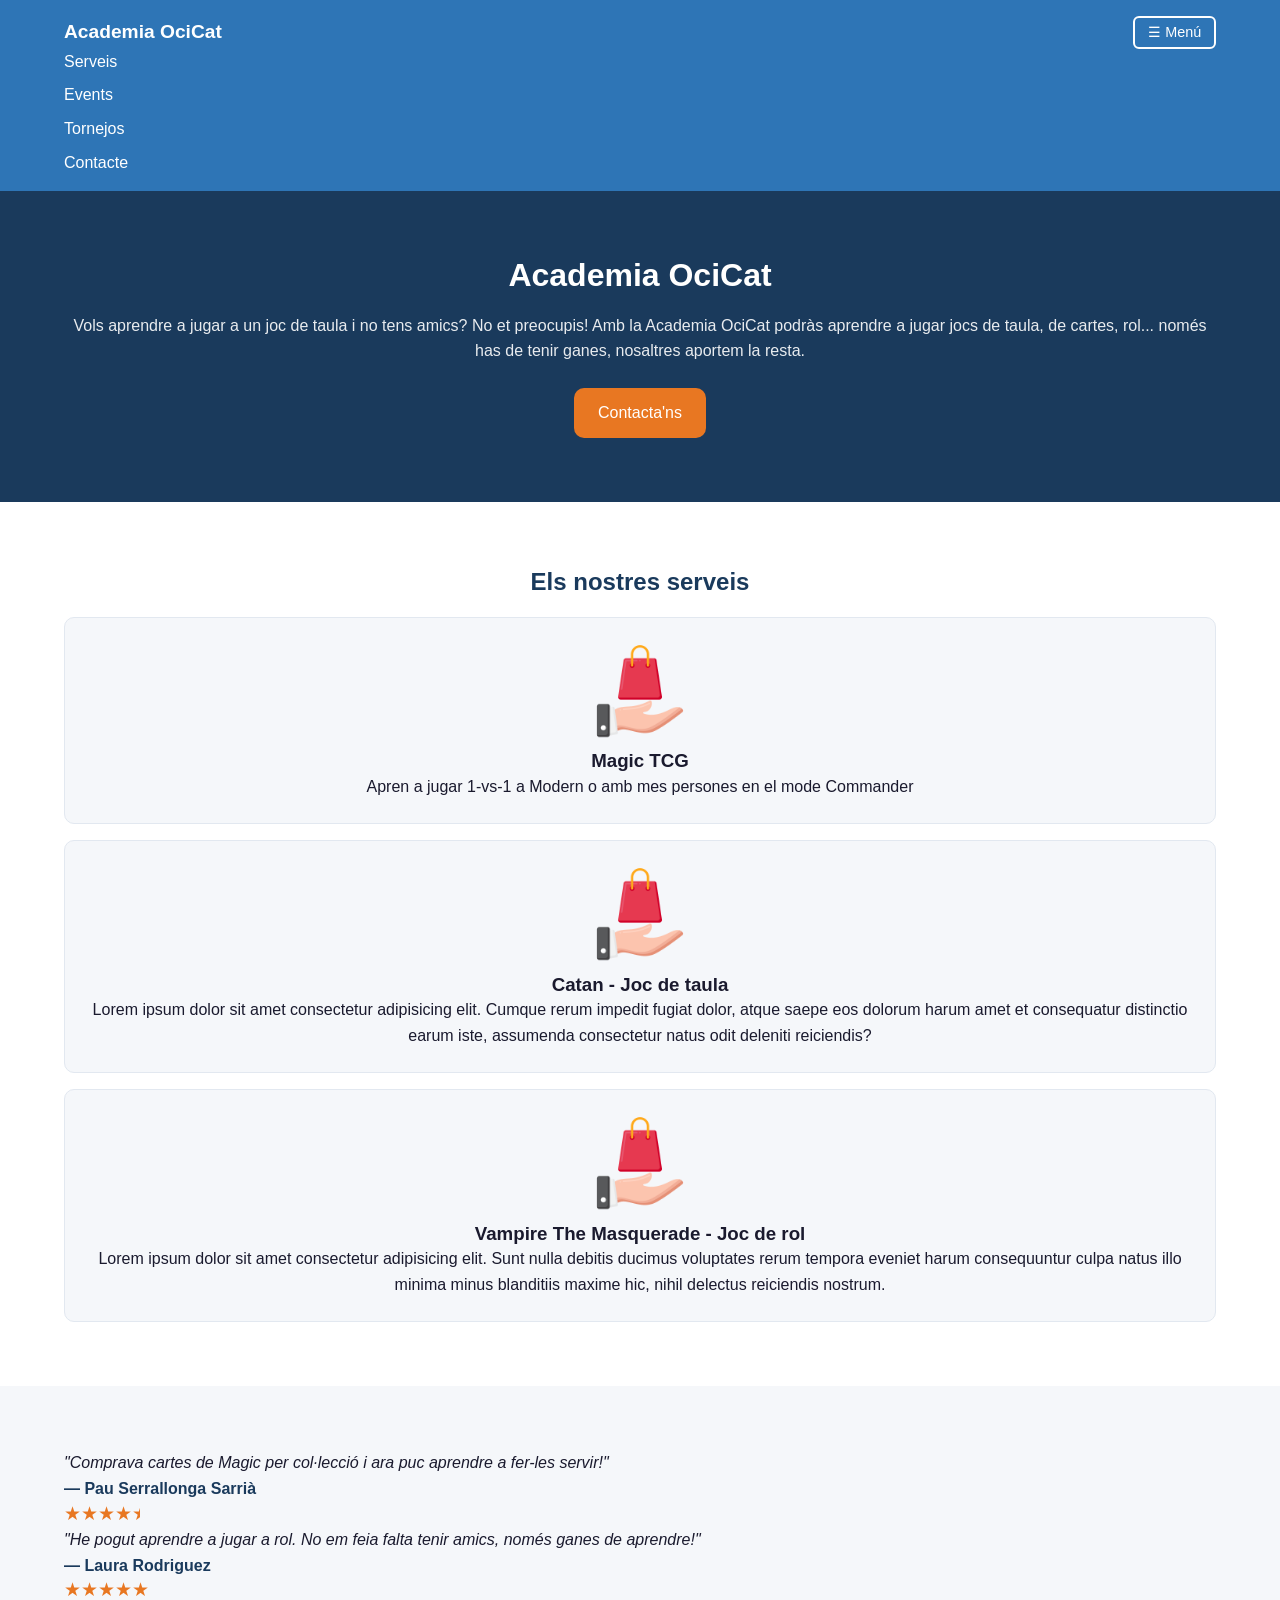
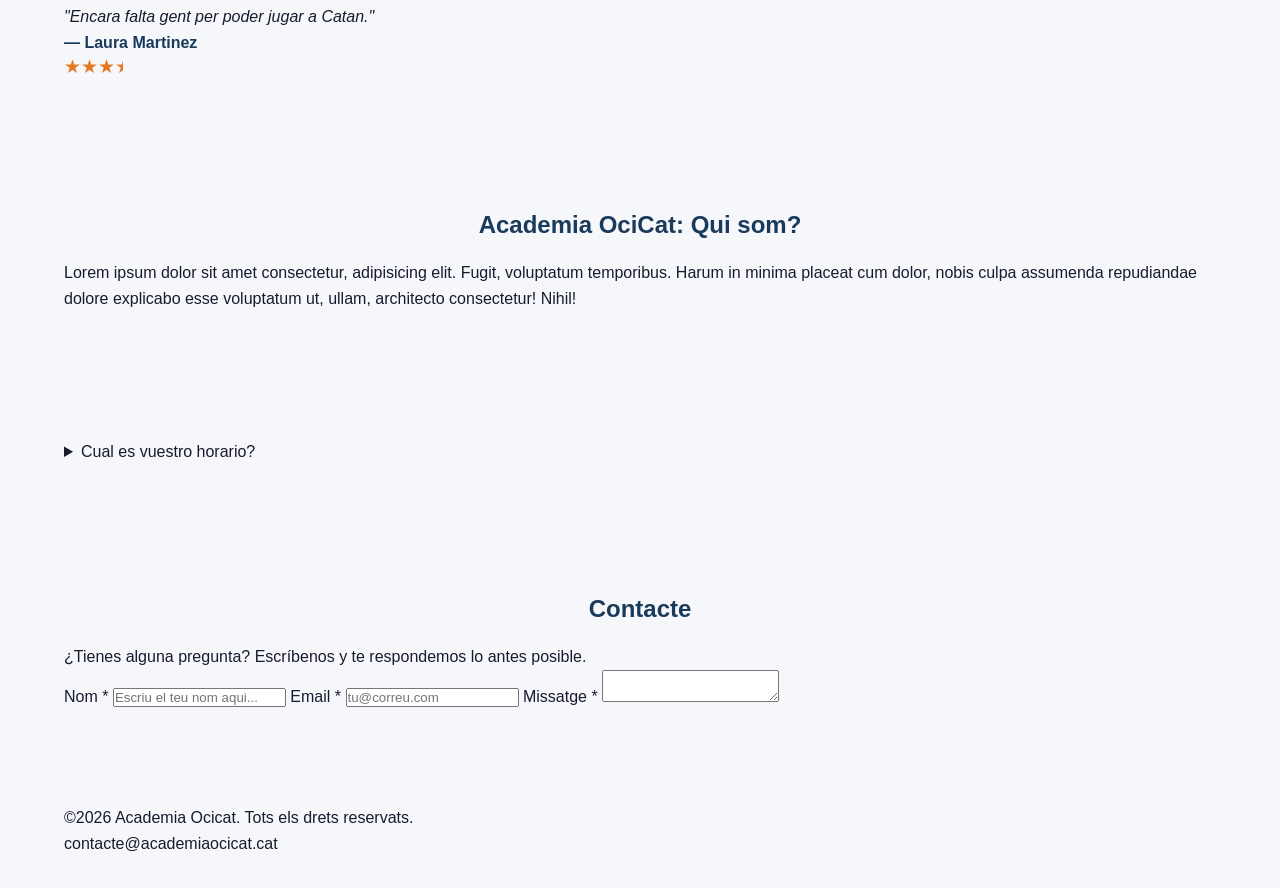
==== index.html @ 971bc435 "first commit" ====
<!-- Nombres y apellidos: Noelia Castillo Rodriguez -->
<!DOCTYPE html>
<html lang="es">
<head>
  <meta charset="UTF-8">
  <meta name="viewport" content="width=device-width, initial-scale=1.0">

  <!-- PASO 1: Cambia el título por el nombre de tu negocio -->
  <title>Academia OciCat</title>

  <!-- Enlace a la hoja de estilos -->
  <link rel="stylesheet" href="css/estilos.css">
</head>
<body>

  <!-- ============================================================
       CABECERA
       Contiene el nombre del negocio y el menú de navegación.
       ============================================================ -->
  <header>

    <!-- PASO 2: Cambia este texto por el nombre de tu negocio -->
    <div class="logo">Academia OciCat</div>

    <!-- Botón de menú para móvil (solo visible en pantallas pequeñas) -->
    <button class="menu-toggle" id="menu-toggle">☰ Menú</button>

    <!-- PASO 3: Puedes cambiar los textos de los enlaces si quieres -->
    <nav id="navegacion">
      <a href="#servicios" title="Anar cap la llista de serveis">Serveis</a>
      <a href="" title="Anar a la llista de events">Events</a>
      <a href="" title="Anar a la llista de tornejos">Tornejos</a>
      <a href="" title="Anar al formulari de contacte">Contacte</a>
      <!-- otros enlaces -->
    </nav>

  </header>
  <main>

  <!-- ============================================================
       SECCIÓN HERO (BIENVENIDA)
       La primera sección que ve el usuario al entrar.
       ============================================================ -->
  <section id="hero">

    <!-- PASO 4: Cambia el título y la frase de bienvenida -->
    <h1>Academia OciCat</h1>
    <p>Vols aprendre a jugar a un joc de taula i no tens amics? No et preocupis! Amb la Academia OciCat podràs aprendre a jugar jocs de taula, de cartes, rol... només has de tenir ganes, nosaltres aportem la resta.</p>

    <!-- Botón que lleva al formulario de contacto -->
    <a href="#contacto" class="boton">Contacta'ns</a>

  </section>


  <!-- ============================================================
       SECCIÓN SERVICIOS / PRODUCTOS
       Tres tarjetas con lo que ofrece tu negocio.
       ============================================================ -->
  <section id="servicios">

    <h2>Els nostres serveis</h2>

    <div class="tarjetas">

      <!-- PASO 5: Cambia el emoji, título y descripción de cada tarjeta -->
      <div class="tarjeta">
        <div class="tarjeta-icono"><img src="images/producto.png" alt="Producto 1"></div>
        <h3>Magic TCG</h3>
        <p>Apren a jugar 1-vs-1 a Modern o amb mes persones en el mode Commander</p>
      </div>
      <div class="tarjeta">
        <div class="tarjeta-icono"><img src="images/producto.png" alt="Producto 1"></div>
        <h3>Catan - Joc de taula</h3>
        <p>Lorem ipsum dolor sit amet consectetur adipisicing elit. Cumque rerum impedit fugiat dolor, atque saepe eos dolorum harum amet et consequatur distinctio earum iste, assumenda consectetur natus odit deleniti reiciendis?</p>
      </div>
      <div class="tarjeta">
        <div class="tarjeta-icono"><img src="images/producto.png" alt="Producto 1"></div>
        <h3>Vampire The Masquerade - Joc de rol</h3>
        <p>Lorem ipsum dolor sit amet consectetur adipisicing elit. Sunt nulla debitis ducimus voluptates rerum tempora eveniet harum consequuntur culpa natus illo minima minus blanditiis maxime hic, nihil delectus reiciendis nostrum.</p>
      </div>      

      <!-- Duplica aquí con los otros servicios / productos -->

    </div>

  </section>

  <!-- ============================================================
       [EXTRA] SECCIÓN TESTIMONIOS
       ============================================================ -->


  <section section id="testimonios">
    <div class="testimonio">
      <p class="testimonio-texto">"Comprava cartes de Magic per col·lecció i ara puc aprendre a fer-les servir!"</p>
      <p class="testimonio-autor">— Pau Serrallonga Sarrià</p>
      <p class="testimonio-estrellas" style="--puntuacion: 4.5;"></p>
    </div>
    <div class="testimonio">
      <p class="testimonio-texto">"He pogut aprendre a jugar a rol. No em feia falta tenir amics, només ganes de aprendre!"</p>
      <p class="testimonio-autor">— Laura Rodriguez</p>
      <p class="testimonio-estrellas" style="--puntuacion: 5;"></p>
    </div>
    <div class="testimonio">
      <p class="testimonio-texto">"Encara falta gent per poder jugar a Catan."</p>
      <p class="testimonio-autor">— Laura Martinez</p>
      <p class="testimonio-estrellas" style="--puntuacion: 3.5;"></p>
    </div>

  </section>

  <!-- ============================================================
       SECCIÓN SOBRE NOSOTROS
       Un párrafo presentando el negocio.
       ============================================================ -->
  <section id="nosotros">

    <h2>Academia OciCat: Qui som?</h2>

    <!-- PASO 6: Escribe aquí una descripción de tu negocio imaginario -->
    <p>Lorem ipsum dolor sit amet consectetur, adipisicing elit. Fugit, voluptatum temporibus. Harum in minima placeat cum dolor, nobis culpa assumenda repudiandae dolore explicabo esse voluptatum ut, ullam, architecto consectetur! Nihil!</p>
  </section>

  <!-- ============================================================
       [EXTRA] SECCIÓN FAQ
       ============================================================ -->
  <section>
    <details>
      <summary>Cual es vuestro horario?</summary>
        <p>Abrimos de lunes a sabado, de 9:00 a 20:00.</p>
    </details>
  </section>
  <!-- ============================================================
       SECCIÓN CONTACTO
       Formulario con nombre, email y mensaje.
       ============================================================ -->
  <section id="contacto">

    <h2>Contacte</h2>
    <p>¿Tienes alguna pregunta? Escríbenos y te respondemos lo antes posible.</p>

    <!-- Formulario de contacto -->
    <form id="formulario-contacto" action="" method="post">
      <label for="nombre">Nom *</label>
      <input id="nombre" type="text" name="nombre" placeholder="Escriu el teu nom aqui..." required>
      
      <label for="email">Email *</label>
      <input id="email" type="email" name="email" placeholder="tu@correu.com" required>
      
      <label for="mensaje">Missatge *</label>
      <textarea id="mensaje" name="mensaje" placeholder="Escriu el teu missatge aqui..." required> </textarea>
    </form>

    <!-- PASO 7: Este div mostrará el mensaje de confirmación con JavaScript -->
    <!-- No borres este div, aunque ahora esté vacío -->
    <div id="confirmacion"></div>

  </section>
  </main>


  <!-- ============================================================
       PIE DE PÁGINA
       ============================================================ -->
  <footer>

    <!-- PASO 8: Cambia el nombre del negocio -->
    <p>&copy;2026 Academia Ocicat. Tots els drets reservats.</p>
    <p><a href="mailto:contacte@academiaocicat.cat"></a>contacte@academiaocicat.cat</p>

  </footer>


  <!-- Enlace al archivo JavaScript (siempre antes de cerrar </body ) -->

</body>
</html>
---- css/estilos.css ----
/* Nombres y apellidos: Noelia Castillo Rodriguez */
/* ============================================================
   ESTILOS DEL PROYECTO FINAL — Enfoque MOBILE-FIRST
   Formación en Maquetación Web 2026

   En este archivo escribimos primero el CSS para móvil
   (sin media query, es el comportamiento por defecto) y
   luego usamos media queries con min-width para añadir o
   ajustar estilos a medida que la pantalla crece.
   ============================================================ */

/* ============================================================
   ESTILOS BASE (MÓVIL) - Es nuestro punto de partida
   TABLETA Y SUPERIOR - 768px o más
   ESCRITORIO - 1024px o más
   ============================================================ */


/* ── PASO 1: Cambia estos colores por los de tu negocio ────── */
:root {
  --color-primario:    #2E75B6;
  --color-secundario:  #1A3A5C;
  --color-acento:      #E87722;
  --color-fondo:       #F5F7FA;
  --color-texto:       #1A1A2E;
  --color-texto-suave: #5A6A7A;
  --color-blanco:      #FFFFFF;
  --radio-borde:       10px;
}

/* ============================================================
    Cabecera - color fondo - --color-primario
    Sección Hero - color fondo - --color-secundario
    Sección Servicios - color fondo - --color-blanco
    Sección Sobre Nosotros - color fondo - --color-fondo
    Sección Contacto - color fondo - --color-blanco
    Footer - color fondo - --color-secundario
    Tarjeta - color fondo - --color-fondo
    Botón - color fondo - --color-acento
    Botón - color texto - --color-blanco
    Botón - color hover - --color-primario
   ============================================================ */


/* ── RESET BÁSICO ────────────────────────────────────────────── */
*, *::before, *::after {
  box-sizing: border-box;
  margin: 0;
  padding: 0;
}

body {
  font-family: Arial, sans-serif;
  font-size: 1rem;
  line-height: 1.6;
  color: var(--color-texto);
  background-color: var(--color-fondo);
}

h1, h2, h3 {
  line-height: 1.3;
}

section {
  padding: 2.5rem 5%;
}

@media (min-width: 768px) { /* Estilos - Tableta y superior */
  section {
    padding: 4rem 5%;
  }
}

/* Añade nuevos estilos para la sección h2 y botón */
section h2 {
  font-size: 1.5rem;
  color: var(--color-secundario);
  margin-bottom: 1.25rem;
  text-align: center;
}

.boton {
  display: inline-block;
  padding: 0.75rem 1.5rem;
  background-color: var(--color-acento);
  color: var(--color-blanco);
  text-decoration: none;
  border-radius: var(--radio-borde);
  transition: background-color 0.3s ease;
}

.boton:hover {
  background-color: var(--color-primario);
}

.boton:focus,
.boton:focus-visible {
  outline: 3px solid var(--color-acento);
  outline-offset: 3px;
}

@media (prefers-reduced-motion: reduce) {
  .boton {
    transition: none;
  }
}
/* ── CABECERA (recuerda versión móvil: en columna) ────────────────────── */
header {
  display: flex;
  flex-wrap: wrap;
  justify-content: space-between;
  align-items: center;
  background-color: var(--color-primario);
  color: var(--color-blanco);
  padding: 1rem 5%;
  position: sticky;
  top: 0;
  z-index: 1000;
}

.logo {
  color: var(--color-blanco);
  font-size: 1.2rem;
  font-weight: bold;
}

.menu-toggle {
  display: block;
  color: var(--color-blanco);
  font-size: 0.9rem;
  border: 2px solid var(--color-blanco);
  padding: 0.4rem 0.8rem;
  border-radius: 6px;
  background: none;
  cursor: pointer;
}

nav {
 /* display: none; */
 display: flex;
 flex-direction: column;
 gap: 0.5rem;
 width: 100%;
}

nav a {
  color: var(--color-blanco);
  text-decoration: none;
}

nav a:hover {
  text-decoration: underline;
}

/* ── SECCIÓN HERO ────────────────────────────── */
#hero {
  background-color: var(--color-secundario);
  color: var(--color-blanco);
  text-align: center;
  padding: 4rem 5%;
}

#hero h1 {
  font-size: 2rem;
  margin-bottom: 1rem;
}

#hero p {
  font-size: 1rem;
  margin: 0 auto 1.5rem;
  opacity: 0.9;
}

/* ── SECCIÓN SERVICIOS (versión móvil: una columna) ──────────── */
#servicios {
  background-color: var(--color-blanco);
  text-align: center;
  padding: 4rem 5%;
}

.tarjetas {
  display: flex;
  flex-direction: column;
  gap: 1rem;
  background-color: var(--color-blanco);
}

.tarjeta {
  background-color: var(--color-fondo);
  border: 1px solid #E2E8F0;
  border-radius: var(--radio-borde);
  padding: 1.5rem;
  text-align: center;
  transition: transform 0.25s ease, box-shadow 0.25s ease;
}

.tarjeta img {
  width: 100px;
  height: 100px;
}

.tarjeta:hover {
transform: translateY(-6px);
box-shadow: 0 8px 16px rgba(0, 0, 0, 0.08);
}

@media (prefers-reduced-motion: reduce) {
.tarjeta { transition: none; }
.tarjeta:hover { transform: none; }
}

/* -->PARTE EXTRA: TESTIMONIOS CON PUNTUAJE CON ESTRELLAS. 
No he averiguado como poner borde a las estrellas<-- */
.testimonios-grid {
  display: grid;
  grid-template-columns: repeat(auto-fit, minmax(220px, 1fr));
  gap: 1.5rem;
}

.testimonio-texto {
  font-style: italic;
}

.testimonio-autor {
  color: var(--color-secundario);
  font-style: normal;
  font-weight: bold;
}

.testimonio-estrellas {
  --total-estrellas: 5;
  --porcentaje: calc((var(--puntuacion) / var(--total-estrellas)) * 100%);
  display: inline-block;
  font-family: sans-serif;
  font-size: 19px;
  line-height: 1;
}

.testimonio-estrellas::before {
  content: '★★★★★';
  background: linear-gradient(90deg, #E87722 var(--porcentaje), #F5F7FA var(--porcentaje));
  -webkit-background-clip: text;
  -webkit-text-fill-color: transparent;
}

/* ── SECCIÓN SOBRE NOSOTROS ──────────────────────────────────── */
#nosotros {
  /* Estilos para nosotros */
}

/* -->PARTE EXTRA: FAQS <-- */


/* ── SECCIÓN CONTACTO ────────────────────────── */
#contacto {
  /* Estilos para contacto */
}

/* ── FOOTER ──────────────────────────────────────────────────── */
footer {
  /* Estilos para footer */
  padding: 2rem 5%;
}
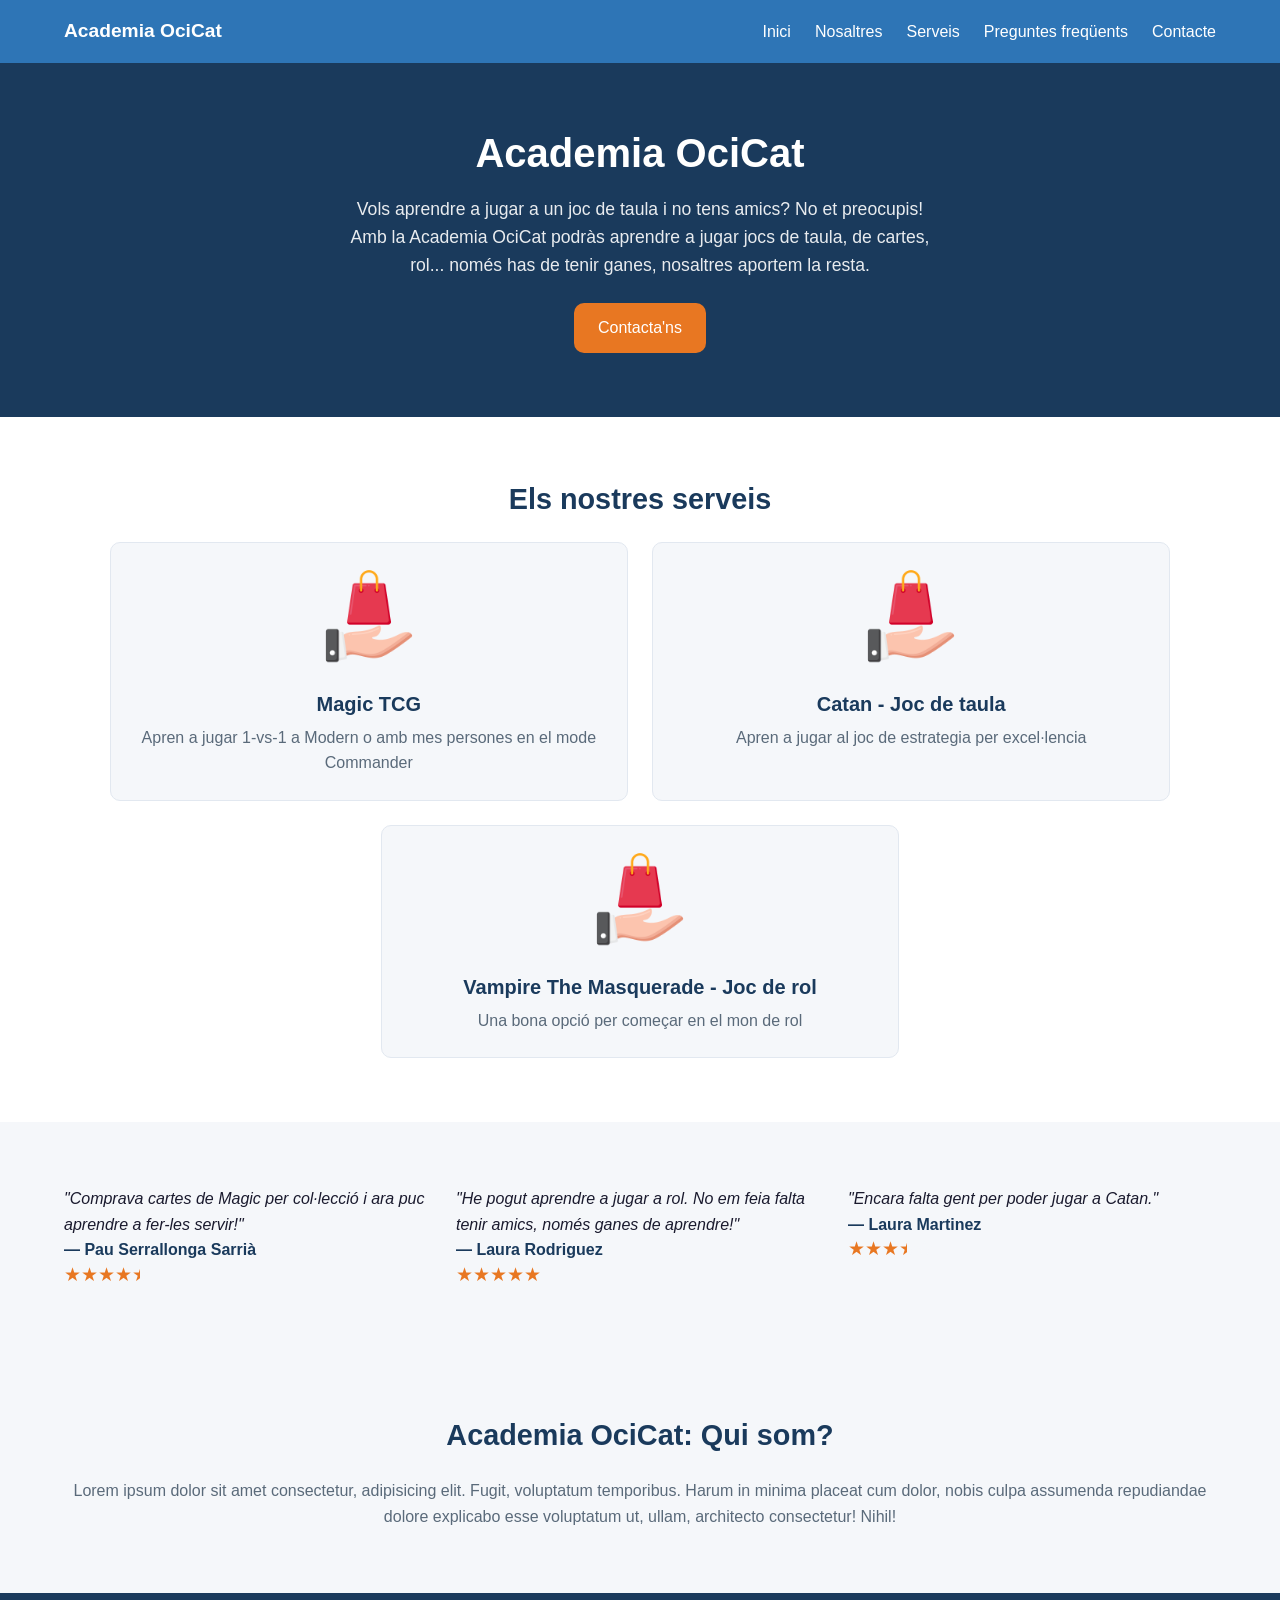
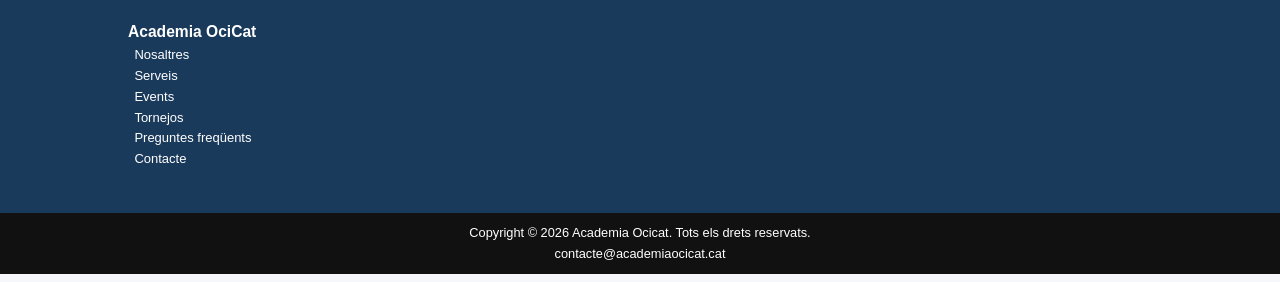
==== commit 6a3b8b76: "error etiqueta footer" ====
--- a/index.html
+++ b/index.html
@@ -27,152 +27,132 @@
 
     <!-- PASO 3: Puedes cambiar los textos de los enlaces si quieres -->
     <nav id="navegacion">
-      <a href="#servicios" title="Anar cap la llista de serveis">Serveis</a>
-      <a href="" title="Anar a la llista de events">Events</a>
-      <a href="" title="Anar a la llista de tornejos">Tornejos</a>
-      <a href="" title="Anar al formulari de contacte">Contacte</a>
+      <a href="index.html" title="Anar a la pàgina de inici">Inici</a>
+      <a href="#nosotros" title="Coneixer mes sobre nosaltres">Nosaltres</a>
+      <a href="servicios.html" title="Anar cap la llista de serveis">Serveis</a>
+      <a href="faqs.html" title="Anar a la llista de preguntes freqüents">Preguntes freqüents</a>
+      <a href="contacto.html" title="Anar al formulari de contacte">Contacte</a>
       <!-- otros enlaces -->
     </nav>
+  </header>
 
-  </header>
   <main>
-
-  <!-- ============================================================
+    
+    <!-- ============================================================
        SECCIÓN HERO (BIENVENIDA)
        La primera sección que ve el usuario al entrar.
        ============================================================ -->
-  <section id="hero">
+    <section id="hero">
 
-    <!-- PASO 4: Cambia el título y la frase de bienvenida -->
-    <h1>Academia OciCat</h1>
-    <p>Vols aprendre a jugar a un joc de taula i no tens amics? No et preocupis! Amb la Academia OciCat podràs aprendre a jugar jocs de taula, de cartes, rol... només has de tenir ganes, nosaltres aportem la resta.</p>
+      <!-- PASO 4: Cambia el título y la frase de bienvenida -->
+      <h1>Academia OciCat</h1>
+      <p>Vols aprendre a jugar a un joc de taula i no tens amics? No et preocupis! Amb la Academia OciCat podràs aprendre a jugar jocs de taula, de cartes, rol... només has de tenir ganes, nosaltres aportem la resta.</p>
 
-    <!-- Botón que lleva al formulario de contacto -->
-    <a href="#contacto" class="boton">Contacta'ns</a>
+      <!-- Botón que lleva al formulario de contacto -->
+      <a href="#contacto" class="boton">Contacta'ns</a>
 
-  </section>
+    </section>
 
 
-  <!-- ============================================================
+    <!-- ============================================================
        SECCIÓN SERVICIOS / PRODUCTOS
        Tres tarjetas con lo que ofrece tu negocio.
        ============================================================ -->
-  <section id="servicios">
+    <section id="servicios">
 
-    <h2>Els nostres serveis</h2>
+      <h2>Els nostres serveis</h2>
 
-    <div class="tarjetas">
+      <div class="tarjetas">
 
-      <!-- PASO 5: Cambia el emoji, título y descripción de cada tarjeta -->
-      <div class="tarjeta">
-        <div class="tarjeta-icono"><img src="images/producto.png" alt="Producto 1"></div>
-        <h3>Magic TCG</h3>
-        <p>Apren a jugar 1-vs-1 a Modern o amb mes persones en el mode Commander</p>
+        <!-- PASO 5: Cambia el emoji, título y descripción de cada tarjeta -->
+        <div class="tarjeta">
+          <div class="tarjeta-icono"><img src="images/producto.png" alt="Producto 1"></div>
+          <h3>Magic TCG</h3>
+          <p>Apren a jugar 1-vs-1 a Modern o amb mes persones en el mode Commander</p>
+        </div>
+        <div class="tarjeta">
+          <div class="tarjeta-icono"><img src="images/producto.png" alt="Producto 1"></div>
+          <h3>Catan - Joc de taula</h3>
+          <p>Apren a jugar al joc de estrategia per excel·lencia</p>
+        </div>
+        <div class="tarjeta">
+          <div class="tarjeta-icono"><img src="images/producto.png" alt="Producto 1"></div>
+          <h3>Vampire The Masquerade - Joc de rol</h3>
+          <p>Una bona opció per começar en el mon de rol</p>
+        </div>      
+
+        <!-- Duplica aquí con los otros servicios / productos -->
+
       </div>
-      <div class="tarjeta">
-        <div class="tarjeta-icono"><img src="images/producto.png" alt="Producto 1"></div>
-        <h3>Catan - Joc de taula</h3>
-        <p>Lorem ipsum dolor sit amet consectetur adipisicing elit. Cumque rerum impedit fugiat dolor, atque saepe eos dolorum harum amet et consequatur distinctio earum iste, assumenda consectetur natus odit deleniti reiciendis?</p>
-      </div>
-      <div class="tarjeta">
-        <div class="tarjeta-icono"><img src="images/producto.png" alt="Producto 1"></div>
-        <h3>Vampire The Masquerade - Joc de rol</h3>
-        <p>Lorem ipsum dolor sit amet consectetur adipisicing elit. Sunt nulla debitis ducimus voluptates rerum tempora eveniet harum consequuntur culpa natus illo minima minus blanditiis maxime hic, nihil delectus reiciendis nostrum.</p>
-      </div>      
 
-      <!-- Duplica aquí con los otros servicios / productos -->
+    </section>
 
-    </div>
-
-  </section>
-
-  <!-- ============================================================
-       [EXTRA] SECCIÓN TESTIMONIOS
-       ============================================================ -->
+    <!-- ============================================================
+        [EXTRA] SECCIÓN TESTIMONIOS
+        ============================================================ -->
 
 
-  <section section id="testimonios">
-    <div class="testimonio">
-      <p class="testimonio-texto">"Comprava cartes de Magic per col·lecció i ara puc aprendre a fer-les servir!"</p>
-      <p class="testimonio-autor">— Pau Serrallonga Sarrià</p>
-      <p class="testimonio-estrellas" style="--puntuacion: 4.5;"></p>
-    </div>
-    <div class="testimonio">
-      <p class="testimonio-texto">"He pogut aprendre a jugar a rol. No em feia falta tenir amics, només ganes de aprendre!"</p>
-      <p class="testimonio-autor">— Laura Rodriguez</p>
-      <p class="testimonio-estrellas" style="--puntuacion: 5;"></p>
-    </div>
-    <div class="testimonio">
-      <p class="testimonio-texto">"Encara falta gent per poder jugar a Catan."</p>
-      <p class="testimonio-autor">— Laura Martinez</p>
-      <p class="testimonio-estrellas" style="--puntuacion: 3.5;"></p>
-    </div>
+    <section section id="testimonios">
+      <div class="testimonio">
+        <p class="testimonio-texto">"Comprava cartes de Magic per col·lecció i ara puc aprendre a fer-les servir!"</p>
+        <p class="testimonio-autor">— Pau Serrallonga Sarrià</p>
+        <p class="testimonio-estrellas" style="--puntuacion: 4.5;"></p>
+      </div>
+      <div class="testimonio">
+        <p class="testimonio-texto">"He pogut aprendre a jugar a rol. No em feia falta tenir amics, només ganes de aprendre!"</p>
+        <p class="testimonio-autor">— Laura Rodriguez</p>
+        <p class="testimonio-estrellas" style="--puntuacion: 5;"></p>
+      </div>
+      <div class="testimonio">
+        <p class="testimonio-texto">"Encara falta gent per poder jugar a Catan."</p>
+        <p class="testimonio-autor">— Laura Martinez</p>
+        <p class="testimonio-estrellas" style="--puntuacion: 3.5;"></p>
+      </div>
+    </section>
 
-  </section>
+    <!-- ============================================================
+        SECCIÓN SOBRE NOSOTROS
+        Un párrafo presentando el negocio.
+        ============================================================ -->
+    <section id="nosotros">
 
-  <!-- ============================================================
-       SECCIÓN SOBRE NOSOTROS
-       Un párrafo presentando el negocio.
-       ============================================================ -->
-  <section id="nosotros">
+      <h2>Academia OciCat: Qui som?</h2>
 
-    <h2>Academia OciCat: Qui som?</h2>
+      <!-- PASO 6: Escribe aquí una descripción de tu negocio imaginario -->
+      <p>Lorem ipsum dolor sit amet consectetur, adipisicing elit. Fugit, voluptatum temporibus. Harum in minima placeat cum dolor, nobis culpa assumenda repudiandae dolore explicabo esse voluptatum ut, ullam, architecto consectetur! Nihil!</p>
+    </section>
 
-    <!-- PASO 6: Escribe aquí una descripción de tu negocio imaginario -->
-    <p>Lorem ipsum dolor sit amet consectetur, adipisicing elit. Fugit, voluptatum temporibus. Harum in minima placeat cum dolor, nobis culpa assumenda repudiandae dolore explicabo esse voluptatum ut, ullam, architecto consectetur! Nihil!</p>
-  </section>
-
-  <!-- ============================================================
-       [EXTRA] SECCIÓN FAQ
-       ============================================================ -->
-  <section>
-    <details>
-      <summary>Cual es vuestro horario?</summary>
-        <p>Abrimos de lunes a sabado, de 9:00 a 20:00.</p>
-    </details>
-  </section>
-  <!-- ============================================================
-       SECCIÓN CONTACTO
-       Formulario con nombre, email y mensaje.
-       ============================================================ -->
-  <section id="contacto">
-
-    <h2>Contacte</h2>
-    <p>¿Tienes alguna pregunta? Escríbenos y te respondemos lo antes posible.</p>
-
-    <!-- Formulario de contacto -->
-    <form id="formulario-contacto" action="" method="post">
-      <label for="nombre">Nom *</label>
-      <input id="nombre" type="text" name="nombre" placeholder="Escriu el teu nom aqui..." required>
-      
-      <label for="email">Email *</label>
-      <input id="email" type="email" name="email" placeholder="tu@correu.com" required>
-      
-      <label for="mensaje">Missatge *</label>
-      <textarea id="mensaje" name="mensaje" placeholder="Escriu el teu missatge aqui..." required> </textarea>
-    </form>
-
-    <!-- PASO 7: Este div mostrará el mensaje de confirmación con JavaScript -->
-    <!-- No borres este div, aunque ahora esté vacío -->
-    <div id="confirmacion"></div>
-
-  </section>
   </main>
 
 
   <!-- ============================================================
-       PIE DE PÁGINA
+       PIE DE PÁGINA 
+
+       NOTA:
+
+       ERROR EN LA ETIQUETA FOOTER
        ============================================================ -->
-  <footer>
 
-    <!-- PASO 8: Cambia el nombre del negocio -->
-    <p>&copy;2026 Academia Ocicat. Tots els drets reservats.</p>
-    <p><a href="mailto:contacte@academiaocicat.cat"></a>contacte@academiaocicat.cat</p>
-
+    <nav id="nav-footer">
+      <ul>
+        <h4>Academia OciCat</h4>
+        <li><a href="#nosotros" title="Coneixer mes sobre nosaltres">Nosaltres</a></li>
+        <li><a href="servicios.html" title="Anar cap la llista de serveis">Serveis</a></li>
+        <li><a href="">Events</a></li>
+        <li><a href="">Tornejos</a></li>
+        <li><a href="faqs.html" title="Anar a la llista de preguntes freqüents">Preguntes freqüents</a></li>
+        <li><a href="contacto.html" title="Anar al formulari de contacte">Contacte</a></li>
+      </ul>
+      <div id="copy">
+        <!-- PASO 8: Cambia el nombre del negocio -->
+        <p>Copyright &copy; 2026 Academia Ocicat. Tots els drets reservats.</p>
+        <p><a href="mailto:contacte@academiaocicat.cat" title="Enviar un mail">contacte@academiaocicat.cat</a></p>
+      </div>
+    </nav>
   </footer>
 
 
   <!-- Enlace al archivo JavaScript (siempre antes de cerrar </body ) -->
-
+<script src="js/javascript.js"></script>
 </body>
 </html>
--- a/css/estilos.css
+++ b/css/estilos.css
@@ -79,6 +79,20 @@
   text-align: center;
 }
 
+@media (min-width: 768px) {
+  section h2 {
+    font-size: 1.8rem;
+    margin-bottom: 1.5rem;
+  }
+}
+
+summary {
+  font-weight: bold;
+  color: var(--color-texto); 
+  padding: 0.5rem;
+}
+
+
 .boton {
   display: inline-block;
   padding: 0.75rem 1.5rem;
@@ -120,9 +134,11 @@
 
 .logo {
   color: var(--color-blanco);
+  border-color: var(--color-secundario);
   font-size: 1.2rem;
   font-weight: bold;
 }
+
 
 .menu-toggle {
   display: block;
@@ -135,14 +151,33 @@
   cursor: pointer;
 }
 
+@media (min-width: 768px) {
+  .menu-toggle {
+    display: none;
+  }
+}
+
 nav {
- /* display: none; */
- display: flex;
+ display: none;
+ /* display: flex; */
  flex-direction: column;
  gap: 0.5rem;
  width: 100%;
 }
 
+@media (min-width: 768px) {
+  nav {
+    display:flex;
+    flex-direction: row;
+    gap: 1.5rem;
+    width: auto;
+  }
+}
+
+nav.abierto {
+  display: flex;
+}
+
 nav a {
   color: var(--color-blanco);
   text-decoration: none;
@@ -163,12 +198,25 @@
 #hero h1 {
   font-size: 2rem;
   margin-bottom: 1rem;
+}
+
+@media (min-width: 768px) {
+  #hero h1 {
+    font-size: 2.5rem;
+  }
 }
 
 #hero p {
   font-size: 1rem;
   margin: 0 auto 1.5rem;
   opacity: 0.9;
+}
+
+@media (min-width: 768px) {
+#hero p {
+  font-size: 1.1rem;
+  max-width: 600px;
+}
 }
 
 /* ── SECCIÓN SERVICIOS (versión móvil: una columna) ──────────── */
@@ -185,6 +233,15 @@
   background-color: var(--color-blanco);
 }
 
+@media (min-width: 768px) {
+  .tarjetas {
+    flex-direction: row;
+    flex-wrap: wrap;
+    justify-content: center;
+    gap: 1.5rem;
+  }
+}
+
 .tarjeta {
   background-color: var(--color-fondo);
   border: 1px solid #E2E8F0;
@@ -194,9 +251,35 @@
   transition: transform 0.25s ease, box-shadow 0.25s ease;
 }
 
+@media (min-width: 768px) {
+  .tarjeta {
+    flex: 1 1 40%;
+    max-width:45%;
+  }
+}
+
+@media (min-width: 1024px) {
+  .targeta {
+    flex: 1 1 30%;
+    max-width: 33%;
+  }  
+}
+
 .tarjeta img {
   width: 100px;
   height: 100px;
+  margin-bottom: 1rem;
+}
+
+.tarjeta h3 {
+  font-size: 1.25rem;
+  color: var(--color-secundario);
+  margin-bottom: 0.5rem;
+}
+
+.tarjeta p {
+  font-size: 1rem;
+  color: var(--color-texto-suave);
 }
 
 .tarjeta:hover {
@@ -211,7 +294,7 @@
 
 /* -->PARTE EXTRA: TESTIMONIOS CON PUNTUAJE CON ESTRELLAS. 
 No he averiguado como poner borde a las estrellas<-- */
-.testimonios-grid {
+#testimonios{
   display: grid;
   grid-template-columns: repeat(auto-fit, minmax(220px, 1fr));
   gap: 1.5rem;
@@ -246,6 +329,12 @@
 /* ── SECCIÓN SOBRE NOSOTROS ──────────────────────────────────── */
 #nosotros {
   /* Estilos para nosotros */
+  background-color: var(--color-fondo);
+}
+
+#nosotros p {
+  color: var(--color-texto-suave);
+  text-align: center;
 }
 
 /* -->PARTE EXTRA: FAQS <-- */
@@ -254,10 +343,142 @@
 /* ── SECCIÓN CONTACTO ────────────────────────── */
 #contacto {
   /* Estilos para contacto */
+  background-color: var(--color-blanco);
+}
+
+#contacto p {
+  text-align: center;
+  color: var(--color-texto-suave);
+  margin: 0 0 1.5rem 0;
+}
+
+#formulario-contacto {
+  display: flex;
+  flex-direction: column;
+  gap: 0.5rem;
+}
+
+@media (min-width: 768px) {
+  #formulario-contacto {
+    max-width: 500px;
+    margin: 0 auto;
+  }
+}
+
+#formulario-contacto label {
+  font-size: 0.9rem;
+  font-weight: bold;
+  color: var(--color-secundario);
+}
+
+
+#formulario-contacto input, textarea {
+  padding: 0.5rem 1rem;
+  margin-bottom: 0.8rem;
+  border: 1px solid #CBD5E0;
+  color: var(--color-texto);
+  border-radius: 8px;
+  font-size: 1rem;
+  font-family: inherit;
+}
+
+#formulario-contacto input:focus, textarea:focus {
+  box-shadow: 0 0 0 3px rgba(46, 117, 182, 0.3);
+  border-color: var(--color-primario);
+  outline: none;
+} 
+
+#formulario-contacto textarea {
+  min-height: 125px;
+}
+
+#formulario-contacto .boton {
+  color: var(--color-blanco);
+  padding: 0.75rem 1.5rem;
 }
 
 /* ── FOOTER ──────────────────────────────────────────────────── */
 footer {
   /* Estilos para footer */
+  background-color: var(--color-secundario);
+  color: var(--color-blanco);
+  text-align: center;
   padding: 2rem 5%;
 }
+ footer a {
+  color: var(--color-blanco);
+  text-decoration: none;
+ }
+
+ footer a:hover {
+  text-decoration: underline;
+ }
+
+ #nav-footer {
+  display: flex;
+  text-align: center;
+  font-size: small;
+  background-color: var(--color-secundario);
+  padding-top: 0.5rem;
+  margin-bottom: 0.5rem;
+ }
+
+ @media (min-width: 768px) {
+  #nav-footer {
+    display: flex;
+    flex-direction: column;
+  }
+}
+
+#nav-footer ul {
+  margin: 1.2rem 0 1.2rem 0;
+
+}
+
+ #nav-footer h4 {
+  color: var(--color-blanco);
+  font-size: 1.2em;
+ }
+
+ @media (min-width: 768px) {
+  #nav-footer h4 {
+    text-align: left;
+    justify-content: left;
+  }
+ }
+
+ @media (min-width: 768px) {
+  #nav-footer ul {
+    display: block;
+    justify-content:flex-end;
+    margin-left: 10%;
+  }
+}
+
+ #nav-footer li {
+  list-style: none;
+ }
+
+ @media (min-width: 768px) {
+  #nav-footer li {
+    text-align: left;
+    justify-content: left;
+    padding-left: 0.4rem;
+  }
+ }
+
+ #copy {
+  background-color: #111;
+  font-size: 0.8rem;
+  color: var(--color-blanco);
+  padding: 10px 0;
+  text-align: center;
+ }
+
+  @media (min-width: 768px) {
+  #copy div{
+    text-align: center;
+    justify-content: center;
+    padding-left: 0.4rem;
+  }
+ }
